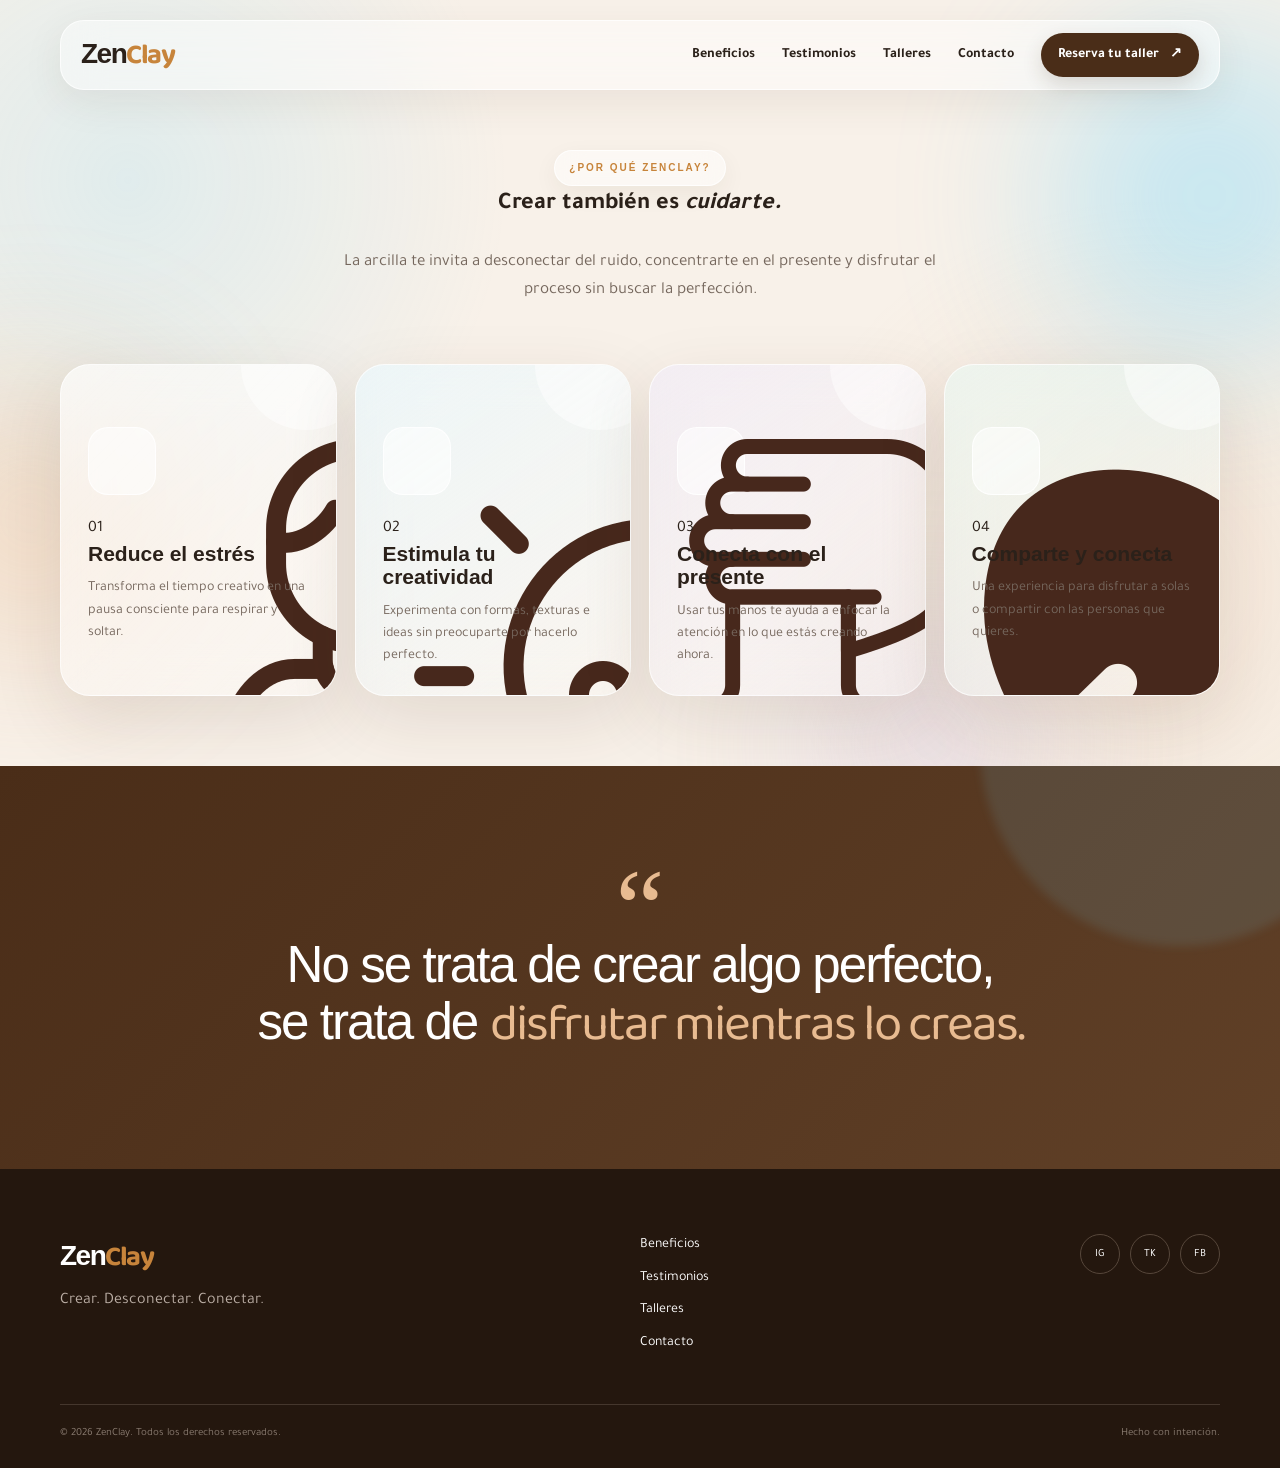
==== beneficios.html @ 2585667d "Add dedicated benefits page" ====
<!DOCTYPE html>
<html lang="es">
<head>
<meta charset="UTF-8"><meta name="viewport" content="width=device-width,initial-scale=1.0"><meta name="description" content="Descubre los beneficios de crear con ZenClay."><title>ZenClay | Beneficios</title>
<link rel="preconnect" href="https://fonts.googleapis.com"><link rel="preconnect" href="https://fonts.gstatic.com" crossorigin><link href="https://fonts.googleapis.com/css2?family=Baloo+2:wght@500;600;700&family=SN+Pro:wght@400;500;600;700;800&family=Tajawal:wght@400;500;600;700&display=swap" rel="stylesheet"><link rel="stylesheet" href="styles.css">
</head>
<body><div class="ambient ambient-a"></div><div class="ambient ambient-b"></div><div class="ambient ambient-c"></div>
<header class="site-header"><nav class="nav container glass-nav"><a class="brand" href="index.html">Zen<span>Clay</span></a><button class="menu-toggle" aria-label="Abrir menú" aria-expanded="false"><span></span><span></span><span></span></button><div class="nav-links"><a class="active" href="beneficios.html">Beneficios</a><a href="testimonios.html">Testimonios</a><a href="talleres.html">Talleres</a><a href="contacto.html">Contacto</a><a class="nav-cta" href="https://docs.google.com/forms/d/e/1FAIpQLSdx0gw2LpzqbphvVLZJPczEP9-sL0578Ajd04peXm9g1NXulw/viewform" target="_blank" rel="noopener noreferrer">Reserva tu taller <span>↗</span></a></div></nav></header>
<main>
<section class="section" style="padding-top:150px;padding-bottom:70px"><div class="container"><div class="section-heading centered reveal"><div class="glass-pill">¿POR QUÉ ZENCLAY?</div><h1>Crear también es <em>cuidarte.</em></h1><p>La arcilla te invita a desconectar del ruido, concentrarte en el presente y disfrutar el proceso sin buscar la perfección.</p></div><div class="benefit-grid">
<article class="benefit-card glass-card reveal"><div class="card-icon"><img src="imagenes-20260903T170916Z-1-001/imagenes/meditacion.png" alt="Meditación"></div><span>01</span><h3>Reduce el estrés</h3><p>Transforma el tiempo creativo en una pausa consciente para respirar y soltar.</p></article>
<article class="benefit-card glass-card reveal delay-1"><div class="card-icon"><img src="imagenes-20260903T170916Z-1-001/imagenes/bombilla.png" alt="Creatividad"></div><span>02</span><h3>Estimula tu creatividad</h3><p>Experimenta con formas, texturas e ideas sin preocuparte por hacerlo perfecto.</p></article>
<article class="benefit-card glass-card reveal delay-2"><div class="card-icon"><img src="imagenes-20260903T170916Z-1-001/imagenes/unido.png" alt="Conexión"></div><span>03</span><h3>Conecta con el presente</h3><p>Usar tus manos te ayuda a enfocar la atención en lo que estás creando ahora.</p></article>
<article class="benefit-card glass-card reveal"><div class="card-icon"><img src="imagenes-20260903T170916Z-1-001/imagenes/corazon-con-una-sonrisa.png" alt="Bienestar"></div><span>04</span><h3>Comparte y conecta</h3><p>Una experiencia para disfrutar a solas o compartir con las personas que quieres.</p></article></div></div></section>
<section class="quote-section"><div class="container quote-inner reveal"><span class="quote-mark">“</span><p>No se trata de crear algo perfecto,<br>se trata de <em>disfrutar mientras lo creas.</em></p></div></section>
</main>
<footer class="footer"><div class="container footer-main"><div><a class="brand footer-brand" href="index.html">Zen<span>Clay</span></a><p>Crear. Desconectar. Conectar.</p></div><div class="footer-links"><a href="beneficios.html">Beneficios</a><a href="testimonios.html">Testimonios</a><a href="talleres.html">Talleres</a><a href="contacto.html">Contacto</a></div><div class="socials"><a href="#" aria-label="Instagram">IG</a><a href="#" aria-label="TikTok">TK</a><a href="#" aria-label="Facebook">FB</a></div></div><div class="container footer-bottom"><span>© 2026 ZenClay. Todos los derechos reservados.</span><span>Hecho con intención.</span></div></footer><script src="script.js"></script></body></html>
---- styles.css ----
:root{--sky:#76D8FF;--beige:#E8BB91;--brown:#C7843B;--dark:#4A2D18;--lilac:#D1C3E0;--green:#5EBA96;--white:#FFFDF9;--ink:#2B211A;--muted:#75675D;--radius:30px;--shadow:0 24px 70px rgba(74,45,24,.12);--glass:rgba(255,255,255,.48);--line:rgba(255,255,255,.68)}*{box-sizing:border-box;margin:0;padding:0}html{scroll-behavior:smooth}body{font-family:'Tajawal',sans-serif;background:#f8f1e9;color:var(--ink);line-height:1.6;overflow-x:hidden}body:before{content:'';position:fixed;inset:0;pointer-events:none;background:radial-gradient(circle at 10% 20%,rgba(118,216,255,.18),transparent 28%),radial-gradient(circle at 90% 65%,rgba(232,187,145,.18),transparent 30%);z-index:-2}a{text-decoration:none;color:inherit}.container{width:min(1160px,calc(100% - 48px));margin:auto}.ambient{position:fixed;border-radius:50%;filter:blur(80px);opacity:.38;z-index:-1;pointer-events:none}.ambient-a{width:320px;height:320px;background:var(--sky);top:4%;right:-90px}.ambient-b{width:280px;height:280px;background:var(--beige);top:42%;left:-110px}.ambient-c{width:240px;height:240px;background:var(--lilac);bottom:4%;right:18%}.glass-card{background:linear-gradient(135deg,rgba(255,255,255,.66),rgba(255,255,255,.28));border:1px solid var(--line);box-shadow:var(--shadow);backdrop-filter:blur(22px);-webkit-backdrop-filter:blur(22px)}.site-header{position:absolute;z-index:20;top:20px;left:0;width:100%}.glass-nav{height:70px;padding:0 20px;border-radius:24px;background:rgba(255,255,255,.46);border:1px solid rgba(255,255,255,.7);backdrop-filter:blur(20px);-webkit-backdrop-filter:blur(20px);box-shadow:0 12px 40px rgba(74,45,24,.08);display:flex;align-items:center;justify-content:space-between}.brand{font-family:'SN Pro',sans-serif;font-size:28px;font-weight:800;letter-spacing:-1.5px}.brand span{font-family:'Baloo 2',sans-serif;font-weight:700;color:var(--brown)}.nav-links{display:flex;align-items:center;gap:27px;font-size:14px;font-weight:700}.nav-links a{transition:.25s}.nav-links a:hover{color:var(--brown);transform:translateY(-1px)}.nav-cta{padding:11px 17px;border-radius:999px;background:var(--dark);color:#fff!important;box-shadow:0 8px 20px rgba(74,45,24,.16)}.nav-cta span{margin-left:8px}.menu-toggle{display:none;border:0;background:none;width:38px;cursor:pointer}.menu-toggle span{display:block;height:2px;background:var(--dark);margin:6px 0}.hero{min-height:850px;position:relative;display:flex;align-items:center;overflow:hidden;background:linear-gradient(135deg,#fffaf5 0%,#f5e7da 52%,#e8f8ff 100%)}.hero:after{content:'';position:absolute;inset:auto 0 0;height:180px;background:linear-gradient(transparent,#f8f1e9);pointer-events:none}.hero-grid{display:grid;grid-template-columns:.94fr 1.06fr;gap:70px;align-items:center;padding-top:100px}.glass-pill{display:inline-flex;align-items:center;gap:9px;padding:9px 14px;border-radius:999px;background:rgba(255,255,255,.52);border:1px solid rgba(255,255,255,.75);box-shadow:0 8px 25px rgba(74,45,24,.06);font-family:'SN Pro',sans-serif;font-size:10px;letter-spacing:2px;font-weight:800;color:var(--brown);backdrop-filter:blur(14px)}.glass-pill i{width:7px;height:7px;border-radius:50%;background:var(--green);box-shadow:0 0 0 5px rgba(94,186,150,.13)}.hero h1,.section-heading h2,.workshop-copy h2,.contact h2{font-family:'SN Pro',sans-serif;font-size:clamp(54px,6.3vw,84px);line-height:.93;letter-spacing:-4.5px;font-weight:800;margin-top:24px}.hero h1 em,.section-heading h2 em,.workshop-copy h2 em,.contact h2 em{font-family:'Baloo 2',sans-serif;color:var(--brown);font-style:normal;font-weight:600}.hero-text{max-width:535px;font-size:18px;color:var(--muted);margin:28px 0 32px}.hero-actions{display:flex;align-items:center;gap:25px}.button{display:inline-flex;align-items:center;gap:24px;border-radius:999px;padding:16px 22px;font-weight:800;font-size:14px;transition:.25s;border:1px solid transparent}.button:hover{transform:translateY(-4px);box-shadow:0 16px 35px rgba(74,45,24,.18)}.button-primary,.button-dark{background:var(--dark);color:#fff;box-shadow:0 10px 25px rgba(74,45,24,.15)}.button-light{background:rgba(255,255,255,.92);color:var(--dark)}.button span{font-size:20px}.text-link{font-weight:800;font-size:14px;border-bottom:1px solid var(--dark);padding-bottom:3px}.hero-trust{display:flex;align-items:center;gap:13px;margin-top:42px}.hero-trust strong,.hero-trust small{display:block}.hero-trust strong{font-size:13px}.hero-trust small{font-size:11px;color:var(--muted)}.mini-avatars{display:flex;padding-left:7px}.mini-avatars span{width:31px;height:31px;margin-left:-7px;border:2px solid #fff;border-radius:50%;display:grid;place-items:center;font-size:10px;font-weight:800;background:var(--sky)}.mini-avatars span:nth-child(2){background:var(--beige)}.mini-avatars span:nth-child(3){background:var(--lilac)}.hero-visual{position:relative}.glass-frame{padding:10px;background:rgba(255,255,255,.38);border:1px solid rgba(255,255,255,.78);box-shadow:var(--shadow);backdrop-filter:blur(18px);-webkit-backdrop-filter:blur(18px);overflow:hidden}.hero-photo{height:575px;border-radius:45% 45% 34% 34%/38% 38% 24% 24%;transform:rotate(1deg)}.hero-photo img,.workshop-photo img,.card-image img{width:100%;height:100%;display:block;object-fit:cover;transition:transform .8s ease}.hero-photo:hover img,.workshop-photo:hover img,.card-image:hover img{transform:scale(1.045)}.floating-card{position:absolute;display:flex;align-items:center;gap:12px;padding:15px 19px;border-radius:20px;font-size:13px}.floating-card b{font-size:21px;color:var(--brown)}.floating-card strong,.floating-card small{display:block}.floating-card small{font-size:11px;color:var(--muted)}.card-top{top:50px;left:-42px;transform:rotate(-4deg)}.card-bottom{bottom:34px;right:-22px;transform:rotate(4deg);font-family:'Baloo 2',sans-serif;font-weight:700}.scroll-indicator{position:absolute;bottom:34px;left:50%;font-size:25px;z-index:3;animation:bounce 1.8s infinite}@keyframes bounce{50%{transform:translateY(7px)}}.section{padding:125px 0}.section-heading{max-width:690px}.section-heading>p:last-child{font-size:17px;color:var(--muted);max-width:620px;margin-top:25px}.section-heading.centered{text-align:center;margin:0 auto 55px}.section-heading.centered>p:last-child{margin-left:auto;margin-right:auto}.benefits{background:rgba(255,253,249,.5)}.benefit-grid{display:grid;grid-template-columns:repeat(4,1fr);gap:18px;margin-top:60px}.benefit-card{min-height:330px;border-radius:var(--radius);padding:27px;position:relative;transition:.35s;overflow:hidden}.benefit-card:before{content:'';position:absolute;width:130px;height:130px;border-radius:50%;background:rgba(255,255,255,.45);top:-65px;right:-35px}.benefit-card:nth-child(2){background:linear-gradient(145deg,rgba(234,248,253,.72),rgba(255,255,255,.28))}.benefit-card:nth-child(3){background:linear-gradient(145deg,rgba(241,236,247,.72),rgba(255,255,255,.28))}.benefit-card:nth-child(4){background:linear-gradient(145deg,rgba(234,246,240,.72),rgba(255,255,255,.28))}.benefit-card:hover{transform:translateY(-9px);box-shadow:0 28px 60px rgba(74,45,24,.15)}.card-number{font-size:11px;font-weight:800;color:#947C69;letter-spacing:1px}.card-icon{width:68px;height:68px;margin:35px 0 22px;padding:11px;border-radius:20px;background:rgba(255,255,255,.55);border:1px solid rgba(255,255,255,.8);display:grid;place-items:center}.benefit-icon{width:46px;height:46px;object-fit:contain}.benefit-card h3{font-family:'SN Pro',sans-serif;font-size:21px;line-height:1.1;margin-bottom:12px}.benefit-card p{font-size:14px;color:var(--muted)}.quote-section{padding:115px 0;background:linear-gradient(135deg,#4A2D18,#604027);color:#fff;position:relative;overflow:hidden}.quote-section:before{content:'';position:absolute;width:400px;height:400px;border-radius:50%;background:rgba(118,216,255,.11);filter:blur(5px);top:-220px;right:-100px}.quote-inner{text-align:center;position:relative}.quote-mark{font-family:Georgia;font-size:110px;line-height:.5;color:var(--beige);display:block}.quote-inner p{font-family:'SN Pro',sans-serif;font-size:clamp(30px,4vw,52px);line-height:1.12;letter-spacing:-2px}.quote-inner em{font-family:'Baloo 2',sans-serif;color:var(--beige);font-style:normal}.testimonials{background:linear-gradient(135deg,#f3ece5,#edf7fa)}.testimonial-grid{display:grid;grid-template-columns:repeat(3,1fr);gap:20px}.testimonial-card{border-radius:var(--radius);padding:32px;min-height:330px;display:flex;flex-direction:column}.testimonial-card.featured{background:linear-gradient(145deg,rgba(232,187,145,.76),rgba(255,255,255,.35));transform:translateY(-16px)}.stars{color:var(--brown);letter-spacing:3px;margin-bottom:25px}.testimonial-card>p{font-size:17px;line-height:1.55;flex:1}.person{display:flex;gap:12px;align-items:center;margin-top:25px}.avatar{width:42px;height:42px;border-radius:50%;display:grid;place-items:center;background:var(--sky);font-weight:800}.person strong,.person span{display:block}.person span{font-size:12px;color:var(--muted)}.workshops{background:rgba(255,249,242,.72)}.workshop-layout{display:grid;grid-template-columns:.9fr 1.1fr;gap:90px;align-items:center}.workshop-visual{position:relative}.workshop-photo{height:610px;border-radius:42% 42% 25% 25%/28% 28% 18% 18%}.clay-sticker{position:absolute;bottom:-28px;left:-28px;width:132px;height:132px;border-radius:50%;display:grid;place-items:center;text-align:center;font-family:'SN Pro',sans-serif;font-size:21px;font-weight:800;line-height:.85;transform:rotate(-10deg);background:rgba(118,216,255,.55)}.clay-sticker span{font-family:'Baloo 2',sans-serif;color:var(--brown)}.workshop-copy>p:not(.eyebrow){font-size:17px;color:var(--muted);max-width:600px;margin:28px 0}.workshop-details{border-top:1px solid rgba(74,45,24,.14);margin:35px 0}.workshop-details div{display:grid;grid-template-columns:45px 110px 1fr;align-items:center;padding:17px 0;border-bottom:1px solid rgba(74,45,24,.14)}.workshop-details span{font-size:12px;color:var(--brown);font-weight:800}.workshop-details strong{font-family:'SN Pro',sans-serif}.workshop-details small{color:var(--muted)}.workshop-types{background:linear-gradient(135deg,#74d7fb,#a7e5f7)}.workshop-cards{display:grid;grid-template-columns:1fr 1fr;gap:24px}.workshop-card{border-radius:var(--radius);overflow:hidden}.card-image{height:290px;background:#d5c1ae;overflow:hidden}.workshop-card-content{padding:30px}.tag{font-size:10px;letter-spacing:1.7px;color:var(--brown);font-weight:800}.workshop-card h3{font-family:'SN Pro',sans-serif;font-size:28px;margin:8px 0}.workshop-card p{color:var(--muted)}.meta{display:flex;gap:20px;flex-wrap:wrap;margin-top:20px;font-size:12px;font-weight:700}.contact{padding-top:70px;padding-bottom:120px;background:linear-gradient(135deg,#a7e5f7,#f0d3bc)}.contact-box{border-radius:40px;padding:70px;display:grid;grid-template-columns:1.2fr .8fr;gap:50px;align-items:center;color:white;background:rgba(74,45,24,.91);border-color:rgba(255,255,255,.18)}.contact .eyebrow{color:var(--beige)}.contact h2{font-size:clamp(48px,5vw,68px)}.contact-copy>p:last-child{color:#e4d8ce;max-width:530px;margin-top:25px;font-size:17px}.contact-action{padding:32px;text-align:center;border-radius:28px;background:rgba(255,255,255,.09);border:1px solid rgba(255,255,255,.16);backdrop-filter:blur(16px)}.contact-orb{width:62px;height:62px;margin:0 auto 17px;border-radius:50%;display:grid;place-items:center;background:rgba(232,187,145,.22);color:var(--beige);font-size:25px}.contact-action h3{font-family:'SN Pro',sans-serif;font-size:22px}.contact-action p{font-size:13px;color:#d5c7bc;margin:8px auto 22px;max-width:280px}.footer{background:#24170E;color:white;padding:65px 0 25px}.footer-main{display:grid;grid-template-columns:1.5fr 1fr .5fr;gap:50px;align-items:start}.footer-brand{color:white}.footer-main p{color:#bbaea5;margin-top:8px}.footer-links{display:grid;gap:10px;font-size:14px}.footer-links a:hover{color:var(--beige)}.socials{display:flex;justify-content:flex-end;gap:10px}.socials a{width:40px;height:40px;border:1px solid #57473b;border-radius:50%;display:grid;place-items:center;font-size:11px}.footer-bottom{border-top:1px solid #45372d;margin-top:50px;padding-top:20px;display:flex;justify-content:space-between;color:#897b70;font-size:11px}.reveal{opacity:0;transform:translateY(24px);transition:opacity .7s ease,transform .7s ease}.reveal.visible{opacity:1;transform:none}.delay-1{transition-delay:.1s}.delay-2{transition-delay:.2s}@media(max-width:900px){.site-header{top:12px}.nav-links{display:none}.menu-toggle{display:block}.nav-links.open{display:flex;position:absolute;top:78px;left:0;right:0;background:rgba(255,255,255,.78);border:1px solid rgba(255,255,255,.9);border-radius:22px;padding:20px;flex-direction:column;align-items:stretch;box-shadow:var(--shadow);backdrop-filter:blur(20px)}.hero{min-height:auto;padding:140px 0 90px}.hero-grid,.workshop-layout{grid-template-columns:1fr;gap:55px}.hero-visual{max-width:650px;width:100%;margin:auto}.hero-image{height:500px}.benefit-grid{grid-template-columns:1fr 1fr}.testimonial-grid{grid-template-columns:1fr}.testimonial-card.featured{transform:none}.workshop-image{height:500px}.contact-box{grid-template-columns:1fr;padding:50px}.footer-main{grid-template-columns:1fr 1fr}.socials{justify-content:flex-start}}@media(max-width:600px){.container{width:min(100% - 32px,1160px)}.glass-nav{height:64px;padding:0 16px}.brand{font-size:25px}.hero h1,.section-heading h2,.workshop-copy h2{letter-spacing:-2.5px}.hero h1{font-size:53px}.hero-text{font-size:16px}.hero-actions{flex-direction:column;align-items:flex-start}.hero-image{height:410px}.card-top{left:-4px}.card-bottom{right:-4px}.section{padding:85px 0}.benefit-grid,.workshop-cards{grid-template-columns:1fr}.benefit-card{min-height:275px}.quote-section{padding:80px 0}.quote-inner p{font-size:31px}.workshop-details div{grid-template-columns:35px 90px 1fr}.workshop-details small{font-size:11px}.contact-box{padding:35px 24px;border-radius:28px}.footer-main{grid-template-columns:1fr}.footer-bottom{flex-direction:column;gap:8px}.socials{margin-top:10px}}@media(prefers-reduced-motion:reduce){html{scroll-behavior:auto}.reveal{transition:none}.button:hover,.benefit-card:hover{transform:none}.hero-photo img,.workshop-photo img,.card-image img{transition:none}}
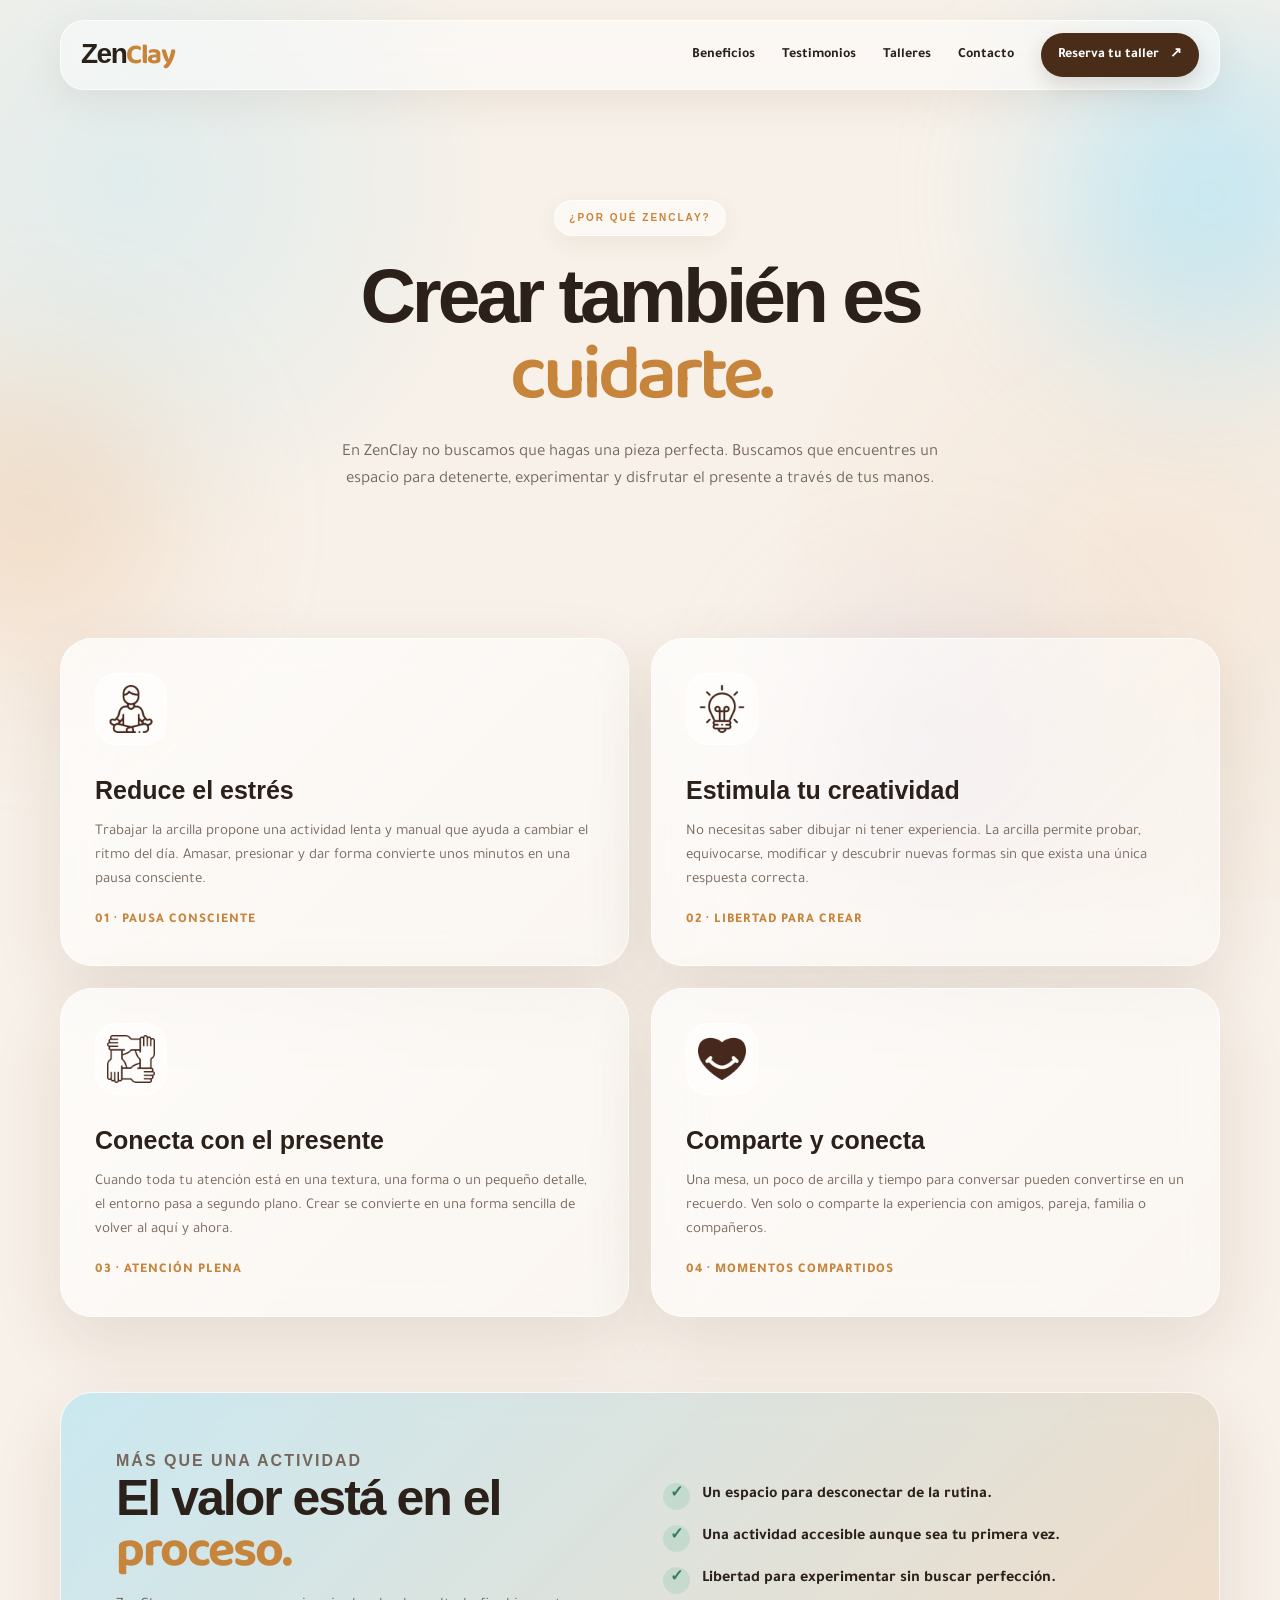
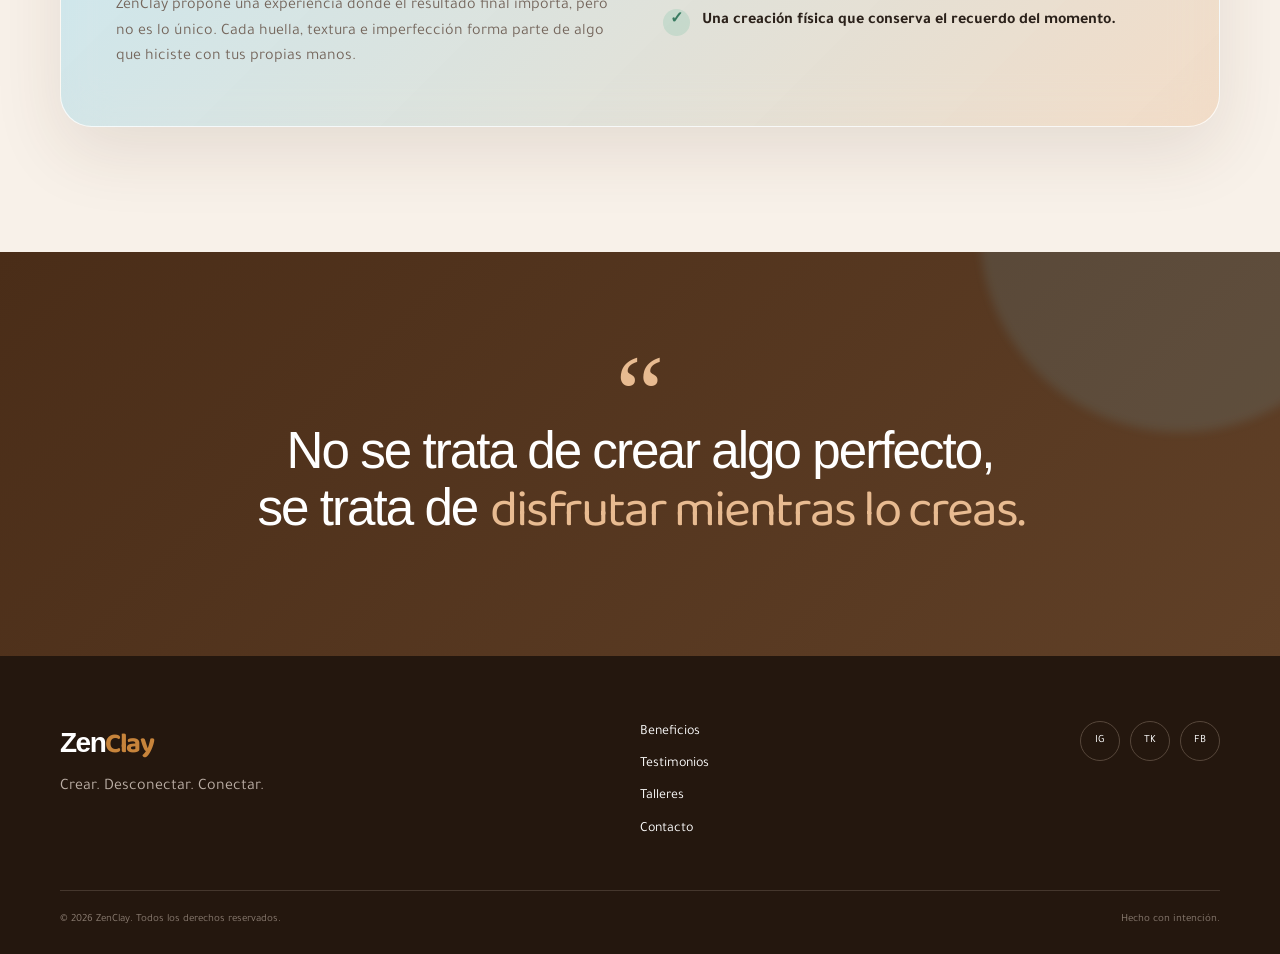
==== commit 39b1680d: "Expand ZenClay benefits page with premium content" ====
--- a/beneficios.html
+++ b/beneficios.html
@@ -1,17 +1,18 @@
 <!DOCTYPE html>
 <html lang="es">
 <head>
-<meta charset="UTF-8"><meta name="viewport" content="width=device-width,initial-scale=1.0"><meta name="description" content="Descubre los beneficios de crear con ZenClay."><title>ZenClay | Beneficios</title>
-<link rel="preconnect" href="https://fonts.googleapis.com"><link rel="preconnect" href="https://fonts.gstatic.com" crossorigin><link href="https://fonts.googleapis.com/css2?family=Baloo+2:wght@500;600;700&family=SN+Pro:wght@400;500;600;700;800&family=Tajawal:wght@400;500;600;700&display=swap" rel="stylesheet"><link rel="stylesheet" href="styles.css">
-</head>
-<body><div class="ambient ambient-a"></div><div class="ambient ambient-b"></div><div class="ambient ambient-c"></div>
+<meta charset="UTF-8"><meta name="viewport" content="width=device-width,initial-scale=1.0"><meta name="description" content="Descubre cómo crear con arcilla puede convertirse en una pausa para ti."><title>ZenClay | Beneficios</title>
+<link rel="preconnect" href="https://fonts.googleapis.com"><link rel="preconnect" href="https://fonts.gstatic.com" crossorigin><link href="https://fonts.googleapis.com/css2?family=Baloo+2:wght@500;600;700&family=SN+Pro:wght@400;500;600;700;800&family=Tajawal:wght@400;500;600;700&display=swap" rel="stylesheet"><link rel="stylesheet" href="styles.css"><link rel="stylesheet" href="pages.css">
+</head><body><div class="ambient ambient-a"></div><div class="ambient ambient-b"></div><div class="ambient ambient-c"></div>
 <header class="site-header"><nav class="nav container glass-nav"><a class="brand" href="index.html">Zen<span>Clay</span></a><button class="menu-toggle" aria-label="Abrir menú" aria-expanded="false"><span></span><span></span><span></span></button><div class="nav-links"><a class="active" href="beneficios.html">Beneficios</a><a href="testimonios.html">Testimonios</a><a href="talleres.html">Talleres</a><a href="contacto.html">Contacto</a><a class="nav-cta" href="https://docs.google.com/forms/d/e/1FAIpQLSdx0gw2LpzqbphvVLZJPczEP9-sL0578Ajd04peXm9g1NXulw/viewform" target="_blank" rel="noopener noreferrer">Reserva tu taller <span>↗</span></a></div></nav></header>
-<main>
-<section class="section" style="padding-top:150px;padding-bottom:70px"><div class="container"><div class="section-heading centered reveal"><div class="glass-pill">¿POR QUÉ ZENCLAY?</div><h1>Crear también es <em>cuidarte.</em></h1><p>La arcilla te invita a desconectar del ruido, concentrarte en el presente y disfrutar el proceso sin buscar la perfección.</p></div><div class="benefit-grid">
-<article class="benefit-card glass-card reveal"><div class="card-icon"><img src="imagenes-20260903T170916Z-1-001/imagenes/meditacion.png" alt="Meditación"></div><span>01</span><h3>Reduce el estrés</h3><p>Transforma el tiempo creativo en una pausa consciente para respirar y soltar.</p></article>
-<article class="benefit-card glass-card reveal delay-1"><div class="card-icon"><img src="imagenes-20260903T170916Z-1-001/imagenes/bombilla.png" alt="Creatividad"></div><span>02</span><h3>Estimula tu creatividad</h3><p>Experimenta con formas, texturas e ideas sin preocuparte por hacerlo perfecto.</p></article>
-<article class="benefit-card glass-card reveal delay-2"><div class="card-icon"><img src="imagenes-20260903T170916Z-1-001/imagenes/unido.png" alt="Conexión"></div><span>03</span><h3>Conecta con el presente</h3><p>Usar tus manos te ayuda a enfocar la atención en lo que estás creando ahora.</p></article>
-<article class="benefit-card glass-card reveal"><div class="card-icon"><img src="imagenes-20260903T170916Z-1-001/imagenes/corazon-con-una-sonrisa.png" alt="Bienestar"></div><span>04</span><h3>Comparte y conecta</h3><p>Una experiencia para disfrutar a solas o compartir con las personas que quieres.</p></article></div></div></section>
+<main class="page-main">
+<section class="page-hero"><div class="container"><div class="section-heading centered reveal"><div class="glass-pill">¿POR QUÉ ZENCLAY?</div><h1>Crear también es <em>cuidarte.</em></h1><p>En ZenClay no buscamos que hagas una pieza perfecta. Buscamos que encuentres un espacio para detenerte, experimentar y disfrutar el presente a través de tus manos.</p></div></div></section>
+<section class="section" style="padding-top:20px"><div class="container"><div class="info-grid">
+<article class="info-card glass-panel reveal"><div class="big-icon"><img src="imagenes-20260903T170916Z-1-001/imagenes/meditacion.png" alt="Meditación"></div><h3>Reduce el estrés</h3><p>Trabajar la arcilla propone una actividad lenta y manual que ayuda a cambiar el ritmo del día. Amasar, presionar y dar forma convierte unos minutos en una pausa consciente.</p><small>01 · PAUSA CONSCIENTE</small></article>
+<article class="info-card glass-panel reveal delay-1"><div class="big-icon"><img src="imagenes-20260903T170916Z-1-001/imagenes/bombilla.png" alt="Creatividad"></div><h3>Estimula tu creatividad</h3><p>No necesitas saber dibujar ni tener experiencia. La arcilla permite probar, equivocarse, modificar y descubrir nuevas formas sin que exista una única respuesta correcta.</p><small>02 · LIBERTAD PARA CREAR</small></article>
+<article class="info-card glass-panel reveal delay-2"><div class="big-icon"><img src="imagenes-20260903T170916Z-1-001/imagenes/unido.png" alt="Conexión"></div><h3>Conecta con el presente</h3><p>Cuando toda tu atención está en una textura, una forma o un pequeño detalle, el entorno pasa a segundo plano. Crear se convierte en una forma sencilla de volver al aquí y ahora.</p><small>03 · ATENCIÓN PLENA</small></article>
+<article class="info-card glass-panel reveal"><div class="big-icon"><img src="imagenes-20260903T170916Z-1-001/imagenes/corazon-con-una-sonrisa.png" alt="Bienestar"></div><h3>Comparte y conecta</h3><p>Una mesa, un poco de arcilla y tiempo para conversar pueden convertirse en un recuerdo. Ven solo o comparte la experiencia con amigos, pareja, familia o compañeros.</p><small>04 · MOMENTOS COMPARTIDOS</small></article>
+</div>
+<div class="feature-strip glass-panel reveal"><div><p class="eyebrow">MÁS QUE UNA ACTIVIDAD</p><h2>El valor está en el <em>proceso.</em></h2><p style="margin-top:18px">ZenClay propone una experiencia donde el resultado final importa, pero no es lo único. Cada huella, textura e imperfección forma parte de algo que hiciste con tus propias manos.</p></div><div class="check-list"><div><b>✓</b><span>Un espacio para desconectar de la rutina.</span></div><div><b>✓</b><span>Una actividad accesible aunque sea tu primera vez.</span></div><div><b>✓</b><span>Libertad para experimentar sin buscar perfección.</span></div><div><b>✓</b><span>Una creación física que conserva el recuerdo del momento.</span></div></div></div></div></section>
 <section class="quote-section"><div class="container quote-inner reveal"><span class="quote-mark">“</span><p>No se trata de crear algo perfecto,<br>se trata de <em>disfrutar mientras lo creas.</em></p></div></section>
-</main>
-<footer class="footer"><div class="container footer-main"><div><a class="brand footer-brand" href="index.html">Zen<span>Clay</span></a><p>Crear. Desconectar. Conectar.</p></div><div class="footer-links"><a href="beneficios.html">Beneficios</a><a href="testimonios.html">Testimonios</a><a href="talleres.html">Talleres</a><a href="contacto.html">Contacto</a></div><div class="socials"><a href="#" aria-label="Instagram">IG</a><a href="#" aria-label="TikTok">TK</a><a href="#" aria-label="Facebook">FB</a></div></div><div class="container footer-bottom"><span>© 2026 ZenClay. Todos los derechos reservados.</span><span>Hecho con intención.</span></div></footer><script src="script.js"></script></body></html>+</main><footer class="footer"><div class="container footer-main"><div><a class="brand footer-brand" href="index.html">Zen<span>Clay</span></a><p>Crear. Desconectar. Conectar.</p></div><div class="footer-links"><a href="beneficios.html">Beneficios</a><a href="testimonios.html">Testimonios</a><a href="talleres.html">Talleres</a><a href="contacto.html">Contacto</a></div><div class="socials"><a href="#" aria-label="Instagram">IG</a><a href="#" aria-label="TikTok">TK</a><a href="#" aria-label="Facebook">FB</a></div></div><div class="container footer-bottom"><span>© 2026 ZenClay. Todos los derechos reservados.</span><span>Hecho con intención.</span></div></footer><script src="script.js"></script></body></html>
--- a/pages.css
+++ b/pages.css
@@ -0,0 +1,11 @@
+/* ZenClay — mejoras de páginas internas y glassmorphism */
+.page-main{padding-top:120px}.page-hero{padding:80px 0 70px;text-align:center}.page-hero .section-heading{max-width:820px}.page-hero h1{font-family:'SN Pro',sans-serif;font-size:clamp(48px,6vw,78px);line-height:.98;letter-spacing:-4px;margin:22px 0 20px}.page-hero h1 em{font-family:'Baloo 2',sans-serif;color:var(--brown);font-style:normal;font-weight:600}.page-hero p{max-width:680px;margin:auto;color:var(--muted);font-size:18px}.eyebrow{font-family:'SN Pro',sans-serif;font-size:11px;font-weight:800;letter-spacing:2px;color:var(--brown)}
+.glass-panel{background:linear-gradient(135deg,rgba(255,255,255,.72),rgba(255,255,255,.34));border:1px solid rgba(255,255,255,.78);border-radius:32px;box-shadow:0 25px 70px rgba(74,45,24,.11);backdrop-filter:blur(24px);-webkit-backdrop-filter:blur(24px)}
+.info-grid{display:grid;grid-template-columns:repeat(2,1fr);gap:22px}.info-card{padding:34px;min-height:250px}.info-card .big-icon{width:72px;height:72px;border-radius:22px;background:rgba(255,255,255,.6);border:1px solid rgba(255,255,255,.8);display:grid;place-items:center;margin-bottom:25px}.info-card .big-icon img{width:48px;height:48px;object-fit:contain}.info-card h3{font-family:'SN Pro',sans-serif;font-size:25px;margin-bottom:10px}.info-card p{color:var(--muted);font-size:15px}.info-card small{display:block;margin-top:18px;color:var(--brown);font-weight:800;letter-spacing:1px}
+.feature-strip{margin-top:75px;padding:55px;display:grid;grid-template-columns:1fr 1fr;gap:45px;align-items:center;background:linear-gradient(135deg,rgba(118,216,255,.35),rgba(232,187,145,.38))}.feature-strip h2{font-family:'SN Pro',sans-serif;font-size:clamp(34px,4vw,50px);line-height:1;letter-spacing:-2px}.feature-strip h2 em{font-family:'Baloo 2',sans-serif;color:var(--brown);font-style:normal}.feature-strip p{color:var(--muted);font-size:16px}.check-list{display:grid;gap:15px}.check-list div{display:flex;gap:12px;align-items:flex-start}.check-list b{width:27px;height:27px;border-radius:50%;display:grid;place-items:center;background:rgba(94,186,150,.2);color:#397b61;flex:none}.check-list span{font-weight:700}
+.testimonial-summary{display:grid;grid-template-columns:.8fr 1.2fr;gap:24px;margin-bottom:65px}.rating-card{padding:38px;text-align:center;background:linear-gradient(145deg,rgba(232,187,145,.55),rgba(255,255,255,.35))}.rating-number{font-family:'SN Pro',sans-serif;font-size:68px;font-weight:800;line-height:1}.rating-card .stars{font-size:20px;margin:12px 0 8px}.rating-card p{color:var(--muted);font-size:13px}..story-card{padding:38px}.story-card h2{font-family:'SN Pro',sans-serif;font-size:32px;line-height:1;margin-bottom:15px}.story-card p{color:var(--muted);font-size:16px}.testimonial-card{transition:transform .35s,box-shadow .35s}.testimonial-card:hover{transform:translateY(-8px)}.testimonial-card.featured:hover{transform:translateY(-22px)}
+.process-grid{display:grid;grid-template-columns:repeat(4,1fr);gap:18px;margin-top:60px}.process-card{padding:28px;min-height:210px}.process-card .step{font-family:'SN Pro',sans-serif;color:var(--brown);font-size:12px;font-weight:800;letter-spacing:2px}.process-card h3{font-family:'SN Pro',sans-serif;font-size:22px;margin:22px 0 10px}.process-card p{color:var(--muted);font-size:14px}.photo-band{display:grid;grid-template-columns:1.25fr .75fr;gap:20px;margin-top:70px}.photo-band .band-photo{height:430px;border-radius:34px;overflow:hidden}.photo-band .band-photo.small{height:430px}.band-photo img{width:100%;height:100%;object-fit:cover;display:block;transition:transform .7s}.band-photo:hover img{transform:scale(1.04)}
+.workshop-intro{display:grid;grid-template-columns:.9fr 1.1fr;gap:70px;align-items:center}.workshop-intro .workshop-photo{height:600px}.workshop-intro h1{font-family:'SN Pro',sans-serif;font-size:clamp(46px,5vw,68px);line-height:.95;letter-spacing:-3px;margin:20px 0}.workshop-intro h1 em{font-family:'Baloo 2',sans-serif;color:var(--brown);font-style:normal}.workshop-intro>div:last-child>p{font-size:17px;color:var(--muted)}.benefit-points{display:grid;grid-template-columns:1fr 1fr;gap:14px;margin:30px 0}.benefit-points div{padding:17px;border-radius:18px;background:rgba(255,255,255,.4);border:1px solid rgba(255,255,255,.65)}.benefit-points strong{display:block;font-family:'SN Pro',sans-serif}.benefit-points span{font-size:12px;color:var(--muted)}.workshop-detail-grid{display:grid;grid-template-columns:repeat(3,1fr);gap:20px;margin-top:60px}.detail-card{padding:30px;min-height:220px}.detail-card h3{font-family:'SN Pro',sans-serif;font-size:23px;margin:17px 0 8px}.detail-card p{color:var(--muted);font-size:14px}.detail-card .detail-num{font-family:'SN Pro',sans-serif;color:var(--brown);font-weight:800}.faq-grid{display:grid;grid-template-columns:1fr 1fr;gap:18px;margin-top:50px}.faq{padding:25px}.faq h3{font-family:'SN Pro',sans-serif;font-size:18px;margin-bottom:8px}.faq p{color:var(--muted);font-size:14px}
+.contact-page-grid{display:grid;grid-template-columns:1fr .85fr;gap:24px}.contact-info{padding:45px}.contact-info h1{font-family:'SN Pro',sans-serif;font-size:clamp(45px,5vw,66px);line-height:.95;letter-spacing:-3px;margin:18px 0}.contact-info h1 em{font-family:'Baloo 2',sans-serif;color:var(--brown);font-style:normal}.contact-info>p{color:var(--muted);font-size:17px;max-width:570px}.contact-points{display:grid;gap:14px;margin-top:35px}.contact-point{display:flex;gap:15px;align-items:center;padding:17px 19px;border-radius:19px;background:rgba(255,255,255,.42);border:1px solid rgba(255,255,255,.65)}.contact-point .icon{width:42px;height:42px;border-radius:13px;background:rgba(118,216,255,.3);display:grid;place-items:center}.contact-point strong,.contact-point span{display:block}.contact-point span{font-size:12px;color:var(--muted)}.form-card{padding:42px;text-align:center;background:linear-gradient(145deg,rgba(74,45,24,.95),rgba(96,64,39,.92));color:#fff;border-color:rgba(255,255,255,.2)}.form-card .contact-orb{margin-bottom:25px}.form-card h2{font-family:'SN Pro',sans-serif;font-size:32px}.form-card p{color:#ded2c8;margin:12px auto 28px;max-width:330px}.form-card .button-light{width:100%;justify-content:center}.form-note{font-size:11px!important;color:#bfae9f!important;margin-top:18px!important}.contact-banner{margin-top:25px;padding:28px 32px;display:flex;justify-content:space-between;gap:25px;align-items:center}.contact-banner strong{font-family:'SN Pro',sans-serif;font-size:20px}.contact-banner span{color:var(--muted);font-size:13px}
+@media(max-width:900px){.info-grid,.testimonial-summary,.workshop-intro,.contact-page-grid,.feature-strip{grid-template-columns:1fr}.process-grid{grid-template-columns:1fr 1fr}.workshop-detail-grid{grid-template-columns:1fr}.photo-band{grid-template-columns:1fr}.photo-band .band-photo,.photo-band .band-photo.small{height:340px}.page-main{padding-top:100px}.feature-strip{padding:35px}.contact-info{padding:35px}}
+@media(max-width:600px){.container{width:min(100% - 28px,1160px)}.page-hero{padding:55px 0}.page-hero h1{letter-spacing:-2.5px}.page-hero p{font-size:16px}.info-card,.story-card,.rating-card,.contact-info,.form-card{padding:27px}.process-grid,.benefit-points,.faq-grid{grid-template-columns:1fr}.workshop-intro .workshop-photo{height:420px}.contact-banner{align-items:flex-start;flex-direction:column}.contact-banner .button{width:100%;justify-content:center}}
